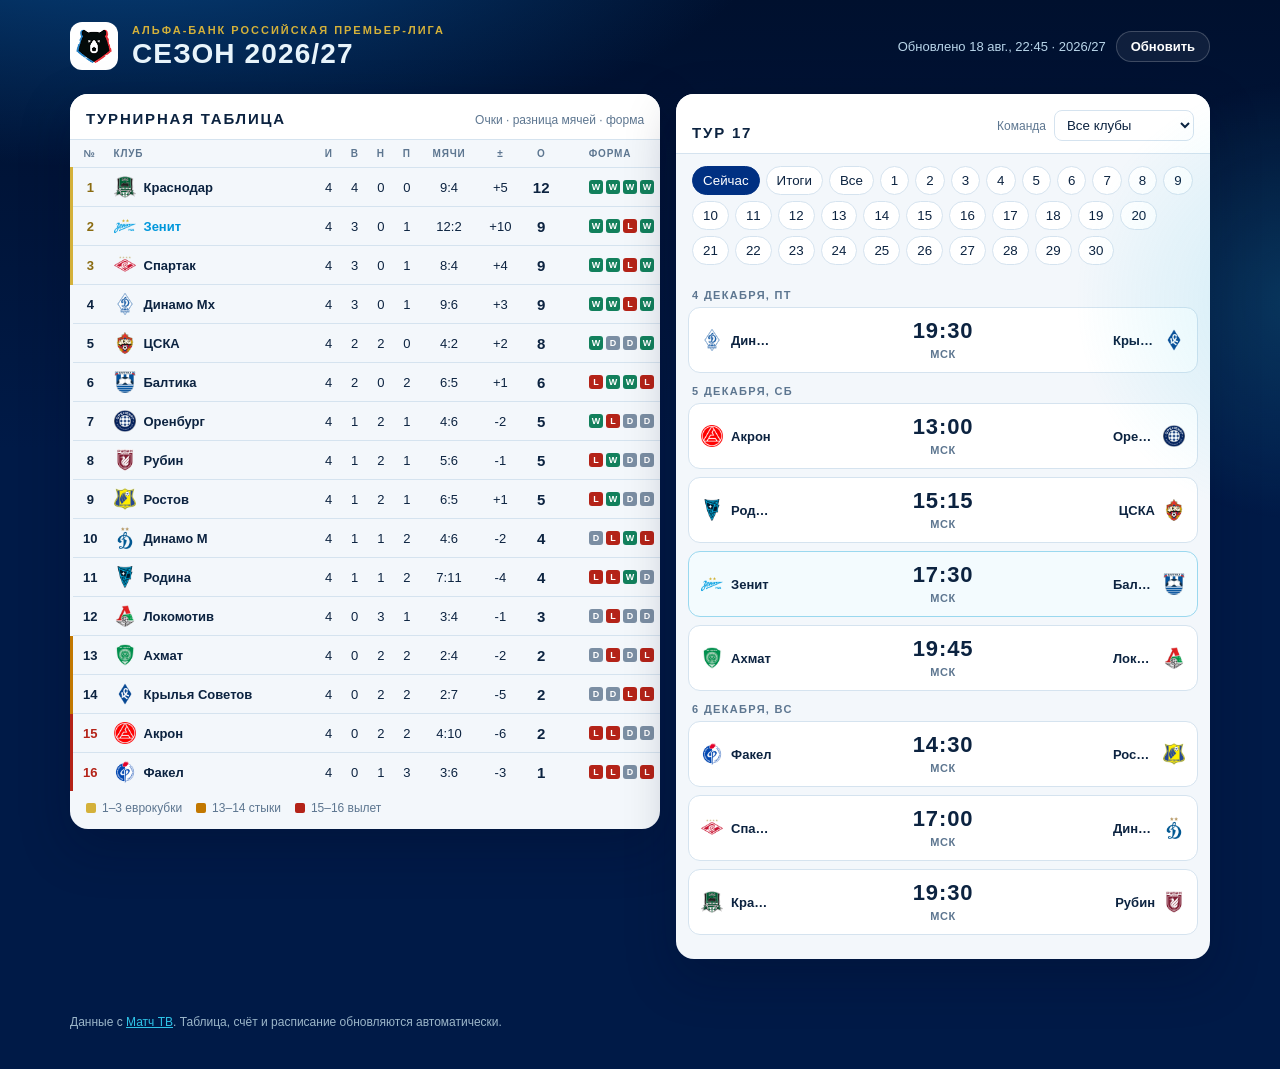
==== docs/index.html @ 7f95d107 "Update .gitignore to include 'dist/' directory, enhance README with installation instructions and us" ====
<!DOCTYPE html>
<html lang="ru">
<head>
  <meta charset="utf-8">
  <meta name="viewport" content="width=device-width, initial-scale=1">
  <meta name="theme-color" content="#001a47">
  <meta name="description" content="Живая таблица, расписание и результаты Российской Премьер-Лиги 2026/27">
  <title>РПЛ 2026/27 — таблица и календарь</title>
  <link rel="icon" href="assets/rpl-bear.png">
  <link rel="stylesheet" href="styles.css">
</head>
<body>
  <div class="glow" aria-hidden="true"></div>
  <header class="top">
    <div class="brand">
      <img src="assets/rpl-bear.png" alt="" width="48" height="48">
      <div>
        <p class="eyebrow">Альфа-Банк Российская Премьер-Лига</p>
        <h1>Сезон 2026/27</h1>
      </div>
    </div>
    <div class="status">
      <span id="updated">Загрузка…</span>
      <button type="button" id="reload" class="ghost">Обновить</button>
    </div>
  </header>

  <nav class="tabs" role="tablist">
    <button type="button" id="tab-table" class="tab is-on" data-tab="table">Таблица</button>
    <button type="button" id="tab-matches" class="tab" data-tab="matches">Расписание</button>
    <button type="button" id="tab-results" class="tab" data-tab="results">Результаты</button>
  </nav>

  <main class="layout">
    <section class="panel table-panel" id="table-panel">
      <header class="panel-head">
        <h2>Турнирная таблица</h2>
        <p id="table-note">Очки · разница мячей · форма</p>
      </header>
      <div class="table-wrap">
        <table class="ladder">
          <thead>
            <tr>
              <th class="num">№</th>
              <th class="club">Клуб</th>
              <th>И</th>
              <th>В</th>
              <th>Н</th>
              <th>П</th>
              <th class="wide">Мячи</th>
              <th>±</th>
              <th>О</th>
              <th class="form-col">Форма</th>
            </tr>
          </thead>
          <tbody id="standings"></tbody>
        </table>
      </div>
      <ul class="legend">
        <li><i class="swatch euro"></i>1–3 еврокубки</li>
        <li><i class="swatch play"></i>13–14 стыки</li>
        <li><i class="swatch down"></i>15–16 вылет</li>
      </ul>
    </section>

    <section class="panel matches-panel" id="matches-panel">
      <header class="panel-head">
        <h2 id="matches-title">Календарь</h2>
        <div class="filters">
          <label class="sr">Команда
            <select id="team-filter">
              <option value="">Все клубы</option>
            </select>
          </label>
        </div>
      </header>
      <div id="live-strip" class="live-strip" hidden></div>
      <div id="tour-pills" class="pills"></div>
      <div id="match-list" class="match-list"></div>
    </section>
  </main>

  <footer class="foot">
    Данные с <a href="https://matchtv.ru/football/rpl/table" rel="noopener">Матч ТВ</a>.
    Таблица, счёт и расписание обновляются автоматически.
  </footer>
  <script src="app.js"></script>
</body>
</html>
---- docs/styles.css ----
:root {
  --navy: #001a47;
  --blue: #003082;
  --cyan: #2ec4e8;
  --gold: #d4b13a;
  --paper: #f3f7fb;
  --ink: #0c2340;
  --muted: #5d7690;
  --line: #d5e3ef;
  --card: #ffffff;
  --down: #b42318;
  --play: #c27800;
  --win: #12805c;
  --live: #e11d48;
  --zenit: #0097db;
}

* { box-sizing: border-box; margin: 0; padding: 0; }

html, body {
  min-height: 100%;
  background:
    radial-gradient(1200px 500px at 10% -10%, #074a8a 0%, transparent 55%),
    linear-gradient(180deg, #00102e 0%, var(--navy) 42%, #001a47 100%);
  color: var(--ink);
  font-family: "Avenir Next", "Segoe UI", "Helvetica Neue", sans-serif;
}

.glow {
  position: fixed; inset: auto -20% 40% auto;
  width: 480px; height: 480px;
  background: radial-gradient(circle, rgba(46, 196, 232, .18), transparent 65%);
  pointer-events: none;
}

.top {
  max-width: 1180px;
  margin: 0 auto;
  padding: 22px 20px 8px;
  display: flex;
  justify-content: space-between;
  gap: 16px;
  align-items: center;
  color: #e8f4fb;
}

.brand {
  display: flex;
  gap: 14px;
  align-items: center;
}

.brand img {
  width: 48px; height: 48px;
  background: #fff;
  border-radius: 12px;
  padding: 6px;
}

.eyebrow {
  font-size: 11px;
  letter-spacing: .18em;
  text-transform: uppercase;
  color: var(--gold);
  font-weight: 700;
}

h1 {
  font-size: 28px;
  letter-spacing: .04em;
  text-transform: uppercase;
  line-height: 1;
  margin-top: 4px;
}

.status {
  display: flex;
  gap: 10px;
  align-items: center;
  font-size: 13px;
  color: #b9d6ea;
}

.ghost, .tab {
  border: 1px solid rgba(255,255,255,.2);
  background: rgba(255,255,255,.06);
  color: #fff;
  border-radius: 999px;
  padding: 8px 14px;
  cursor: pointer;
  font: 700 13px/1 "Avenir Next", "Segoe UI", sans-serif;
}

.ghost:hover, .tab:hover { background: rgba(255,255,255,.14); }

.tabs {
  display: none;
  max-width: 1180px;
  margin: 8px auto 0;
  padding: 0 20px;
  gap: 8px;
}

.tab.is-on {
  background: var(--cyan);
  border-color: var(--cyan);
  color: #00304a;
}

.layout {
  max-width: 1180px;
  margin: 16px auto 24px;
  padding: 0 20px 32px;
  display: grid;
  grid-template-columns: minmax(0, 1.05fr) minmax(0, .95fr);
  gap: 16px;
  align-items: start;
}

.panel {
  background: var(--paper);
  border-radius: 18px;
  overflow: hidden;
  box-shadow: 0 18px 50px rgba(0, 10, 40, .28);
}

.panel-head {
  display: flex;
  justify-content: space-between;
  gap: 12px;
  align-items: end;
  padding: 16px 16px 12px;
  background: #fff;
  border-bottom: 1px solid var(--line);
}

.panel-head h2 {
  font-size: 15px;
  letter-spacing: .12em;
  text-transform: uppercase;
}

.panel-head p, .filters {
  color: var(--muted);
  font-size: 12px;
}

select {
  border: 1px solid var(--line);
  background: #fff;
  border-radius: 8px;
  padding: 6px 8px;
  color: var(--ink);
  font: 600 13px/1.2 inherit;
}

.table-wrap { overflow-x: auto; }

.ladder {
  width: 100%;
  border-collapse: collapse;
  font-variant-numeric: tabular-nums;
  font-size: 13px;
}

.ladder th {
  text-align: center;
  font-size: 10px;
  letter-spacing: .08em;
  text-transform: uppercase;
  color: var(--muted);
  padding: 8px 6px;
  font-weight: 700;
}

.ladder th.club, .ladder td.club { text-align: left; }

.ladder tbody tr {
  border-top: 1px solid var(--line);
  cursor: pointer;
}

.ladder tbody tr:hover { background: #e7f6fc; }

.ladder td {
  padding: 8px 6px;
  text-align: center;
  white-space: nowrap;
}

.ladder td.num {
  font-weight: 800;
  width: 36px;
  border-left: 3px solid transparent;
}

.ladder tr.euro td.num { border-left-color: var(--gold); color: #8a6b10; }
.ladder tr.play td.num { border-left-color: var(--play); }
.ladder tr.down td.num { border-left-color: var(--down); color: var(--down); }
.ladder tr.is-on { background: #dcf3fb; }
.ladder tr.zenit td.club b { color: var(--zenit); }

.club-cell {
  display: flex;
  align-items: center;
  gap: 8px;
  min-width: 148px;
}

.club-cell img, .crest {
  width: 22px; height: 22px; object-fit: contain;
}

.club-cell b { font-size: 13px; font-weight: 700; }

.pts { font-weight: 800; font-size: 15px; }

.form {
  display: flex;
  gap: 3px;
  justify-content: flex-end;
}

.form i {
  width: 14px; height: 14px;
  border-radius: 3px;
  font-size: 9px;
  font-style: normal;
  font-weight: 800;
  color: #fff;
  display: grid;
  place-items: center;
}

.form .W { background: var(--win); }
.form .D { background: #7b8ea3; }
.form .L { background: var(--down); }

.legend {
  list-style: none;
  display: flex;
  gap: 14px;
  flex-wrap: wrap;
  padding: 10px 16px 14px;
  color: var(--muted);
  font-size: 12px;
}

.swatch {
  width: 10px; height: 10px;
  display: inline-block;
  margin-right: 6px;
  border-radius: 2px;
  vertical-align: -1px;
}
.swatch.euro { background: var(--gold); }
.swatch.play { background: var(--play); }
.swatch.down { background: var(--down); }

.live-strip {
  margin: 12px 16px 0;
  padding: 10px 12px;
  border-radius: 12px;
  background: #fff1f2;
  color: var(--live);
  font-weight: 700;
  font-size: 13px;
}

.pills {
  display: flex;
  gap: 6px;
  flex-wrap: wrap;
  padding: 12px 16px 4px;
  -webkit-overflow-scrolling: touch;
}

.pill {
  border: 1px solid var(--line);
  background: #fff;
  color: var(--ink);
  border-radius: 999px;
  padding: 6px 10px;
  font: 700 12px/1 inherit;
  cursor: pointer;
}

.pill.is-on {
  background: var(--blue);
  border-color: var(--blue);
  color: #fff;
}

.pill.live { box-shadow: 0 0 0 2px rgba(225, 29, 72, .25); }

.match-list { padding: 8px 12px 16px; }

.day-label {
  margin: 12px 4px 6px;
  font-size: 11px;
  letter-spacing: .12em;
  text-transform: uppercase;
  color: var(--muted);
  font-weight: 800;
}

.match {
  display: grid;
  grid-template-columns: 72px minmax(0, 1fr) 72px;
  gap: 8px;
  align-items: center;
  background: #fff;
  border: 1px solid var(--line);
  border-radius: 12px;
  padding: 10px 12px;
  margin-bottom: 8px;
}

.match.zenit { border-color: #9ad8ef; background: #f3fbfe; }
.match.live { border-color: #fecdd3; }
.match.is-dim { opacity: .42; }

.side {
  display: flex;
  align-items: center;
  gap: 8px;
  min-width: 0;
  font-weight: 700;
  font-size: 13px;
}

.side.away { justify-content: flex-end; text-align: right; }
.side span { overflow: hidden; text-overflow: ellipsis; white-space: nowrap; }

.scorebox {
  text-align: center;
}

.scorebox b {
  display: block;
  font-size: 22px;
  letter-spacing: .04em;
  font-variant-numeric: tabular-nums;
}

.scorebox small {
  color: var(--muted);
  font-size: 11px;
  font-weight: 700;
  letter-spacing: .06em;
  text-transform: uppercase;
}

.scorebox .live-min {
  color: var(--live);
}

.pulse {
  display: inline-block;
  width: 7px; height: 7px;
  border-radius: 50%;
  background: var(--live);
  margin-right: 5px;
  animation: pulse 1.2s ease-in-out infinite;
}

@keyframes pulse {
  0%, 100% { opacity: 1; transform: scale(1); }
  50% { opacity: .35; transform: scale(.7); }
}

.foot {
  max-width: 1180px;
  margin: 0 auto;
  padding: 0 20px 40px;
  color: #9bb6c9;
  font-size: 12px;
}

.foot a { color: var(--cyan); }

.sr {
  display: flex;
  gap: 8px;
  align-items: center;
}

.empty {
  padding: 28px 16px;
  text-align: center;
  color: var(--muted);
}

@media (max-width: 900px) {
  .tabs { display: flex; }
  .layout { grid-template-columns: 1fr; }
  .layout.is-table .matches-panel,
  .layout.is-matches .table-panel,
  .layout.is-results .table-panel { display: none; }
  h1 { font-size: 22px; }
  .top { align-items: flex-start; flex-direction: column; }
  .ladder th.wide, .ladder td.wide { display: none; }
  .form-col, td.form-col { display: none; }
}
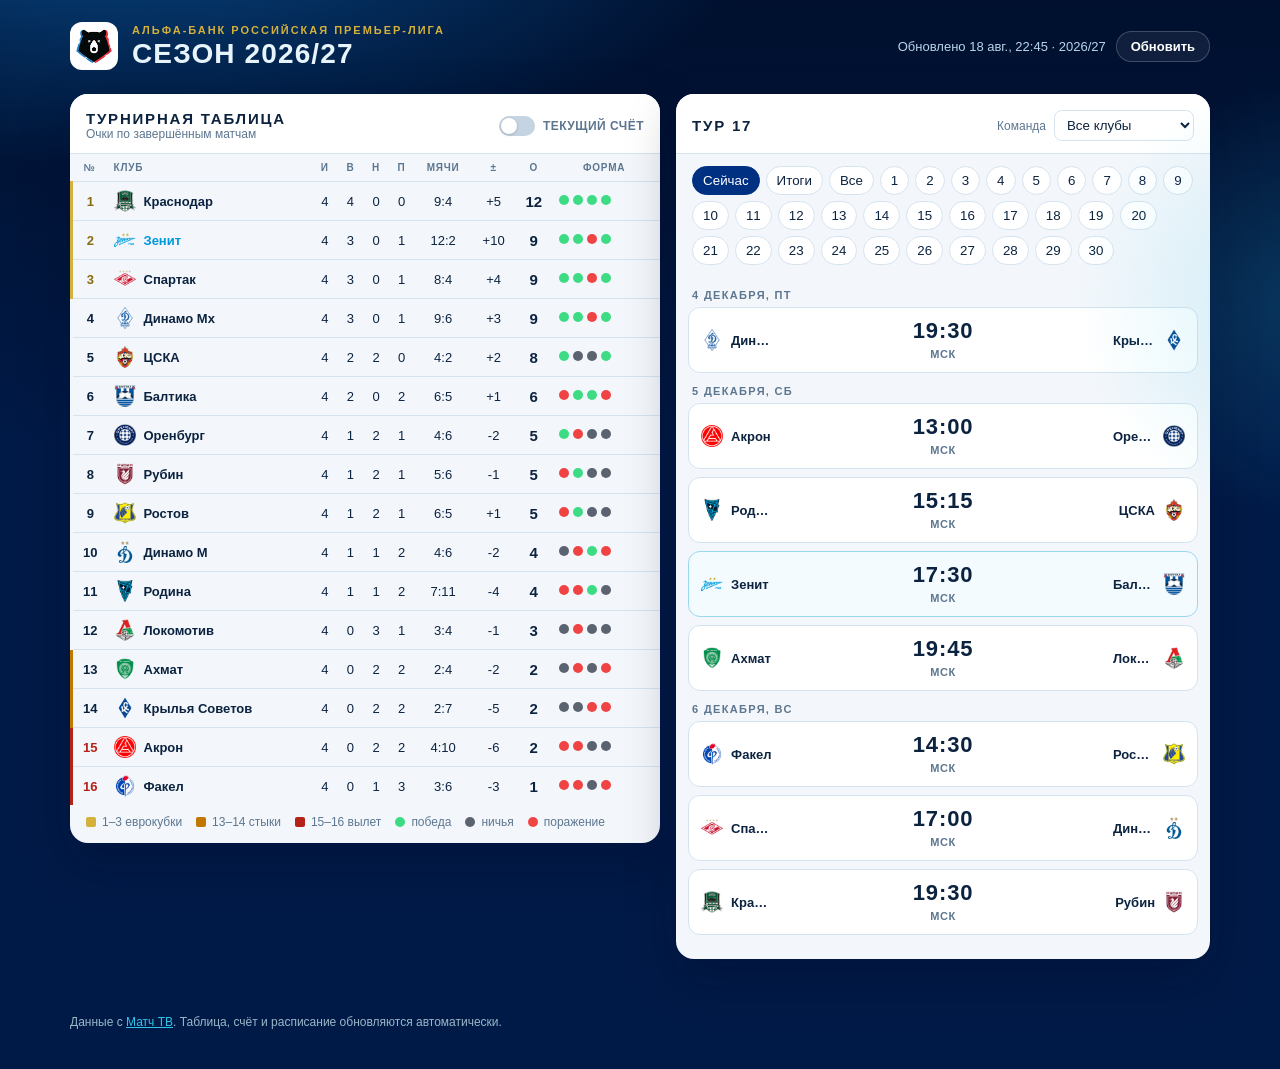
==== commit 8e4cb464: "Add live match scoring feature and update standings display. Implement live points toggle in UI, enh" ====
--- a/docs/index.html
+++ b/docs/index.html
@@ -34,8 +34,15 @@
   <main class="layout">
     <section class="panel table-panel" id="table-panel">
       <header class="panel-head">
-        <h2>Турнирная таблица</h2>
-        <p id="table-note">Очки · разница мячей · форма</p>
+        <div>
+          <h2>Турнирная таблица</h2>
+          <p id="table-note">Очки по завершённым матчам</p>
+        </div>
+        <label class="switch" title="Добавить в таблицу текущий счёт идущих матчей">
+          <input type="checkbox" id="live-points">
+          <span class="track"></span>
+          <span class="switch-text">Текущий счёт</span>
+        </label>
       </header>
       <div class="table-wrap">
         <table class="ladder">
@@ -60,6 +67,9 @@
         <li><i class="swatch euro"></i>1–3 еврокубки</li>
         <li><i class="swatch play"></i>13–14 стыки</li>
         <li><i class="swatch down"></i>15–16 вылет</li>
+        <li><i class="dot W"></i>победа</li>
+        <li><i class="dot D"></i>ничья</li>
+        <li><i class="dot L"></i>поражение</li>
       </ul>
     </section>
 
--- a/docs/styles.css
+++ b/docs/styles.css
@@ -128,7 +128,7 @@
   display: flex;
   justify-content: space-between;
   gap: 12px;
-  align-items: end;
+  align-items: center;
   padding: 16px 16px 12px;
   background: #fff;
   border-bottom: 1px solid var(--line);
@@ -214,27 +214,111 @@
 .club-cell b { font-size: 13px; font-weight: 700; }
 
 .pts { font-weight: 800; font-size: 15px; }
+.pts.live-pts { color: var(--zenit); }
+
+.shift {
+  display: block;
+  font-size: 9px;
+  font-weight: 800;
+  line-height: 1;
+  margin-top: 2px;
+}
+.shift.up { color: #16a34a; }
+.shift.down { color: var(--down); }
+
+.form-col {
+  width: 108px;
+  max-width: 108px;
+  padding-right: 10px !important;
+}
+
+.form-scroll {
+  overflow-x: auto;
+  overflow-y: hidden;
+  max-width: 108px;
+  scrollbar-width: thin;
+  scrollbar-color: #b7c9d8 transparent;
+  touch-action: pan-x;
+}
+
+.form-scroll::-webkit-scrollbar { height: 4px; }
+.form-scroll::-webkit-scrollbar-thumb {
+  background: #b7c9d8;
+  border-radius: 99px;
+}
 
 .form {
   display: flex;
-  gap: 3px;
-  justify-content: flex-end;
-}
-
-.form i {
-  width: 14px; height: 14px;
-  border-radius: 3px;
-  font-size: 9px;
-  font-style: normal;
+  gap: 4px;
+  width: max-content;
+  padding: 4px 1px 6px;
+}
+
+.form i, .dot {
+  width: 10px;
+  height: 10px;
+  border-radius: 50%;
+  flex: none;
+  font-size: 0;
+  color: transparent;
+  display: inline-block;
+}
+
+.form .W, .dot.W { background: #3ddc84; }
+.form .D, .dot.D { background: #5c6370; }
+.form .L, .dot.L { background: #f04444; }
+.form .is-live {
+  box-shadow: 0 0 0 2px #fff, 0 0 0 3px var(--cyan);
+}
+
+.switch {
+  display: flex;
+  align-items: center;
+  gap: 8px;
+  cursor: pointer;
+  user-select: none;
+  flex: none;
+}
+
+.switch input {
+  position: absolute;
+  opacity: 0;
+  pointer-events: none;
+}
+
+.switch .track {
+  width: 36px;
+  height: 20px;
+  background: #c5d4e2;
+  border-radius: 999px;
+  position: relative;
+  flex: none;
+  transition: background .2s;
+}
+
+.switch .track::after {
+  content: "";
+  position: absolute;
+  width: 16px;
+  height: 16px;
+  border-radius: 50%;
+  background: #fff;
+  top: 2px;
+  left: 2px;
+  box-shadow: 0 1px 3px rgba(0,0,0,.2);
+  transition: transform .2s;
+}
+
+.switch input:checked + .track { background: var(--cyan); }
+.switch input:checked + .track::after { transform: translateX(16px); }
+.switch-text {
+  font-size: 12px;
   font-weight: 800;
-  color: #fff;
-  display: grid;
-  place-items: center;
-}
-
-.form .W { background: var(--win); }
-.form .D { background: #7b8ea3; }
-.form .L { background: var(--down); }
+  letter-spacing: .04em;
+  text-transform: uppercase;
+  color: var(--muted);
+}
+.switch:has(input:checked) .switch-text { color: var(--ink); }
 
 .legend {
   list-style: none;
@@ -244,6 +328,12 @@
   padding: 10px 16px 14px;
   color: var(--muted);
   font-size: 12px;
+  align-items: center;
+}
+
+.legend .dot {
+  margin-right: 6px;
+  vertical-align: -1px;
 }
 
 .swatch {
@@ -400,5 +490,10 @@
   h1 { font-size: 22px; }
   .top { align-items: flex-start; flex-direction: column; }
   .ladder th.wide, .ladder td.wide { display: none; }
-  .form-col, td.form-col { display: none; }
-}
+  .form-col {
+    width: 86px;
+    max-width: 86px;
+  }
+  .form-scroll { max-width: 86px; }
+  .switch-text { max-width: 72px; line-height: 1.15; }
+}
